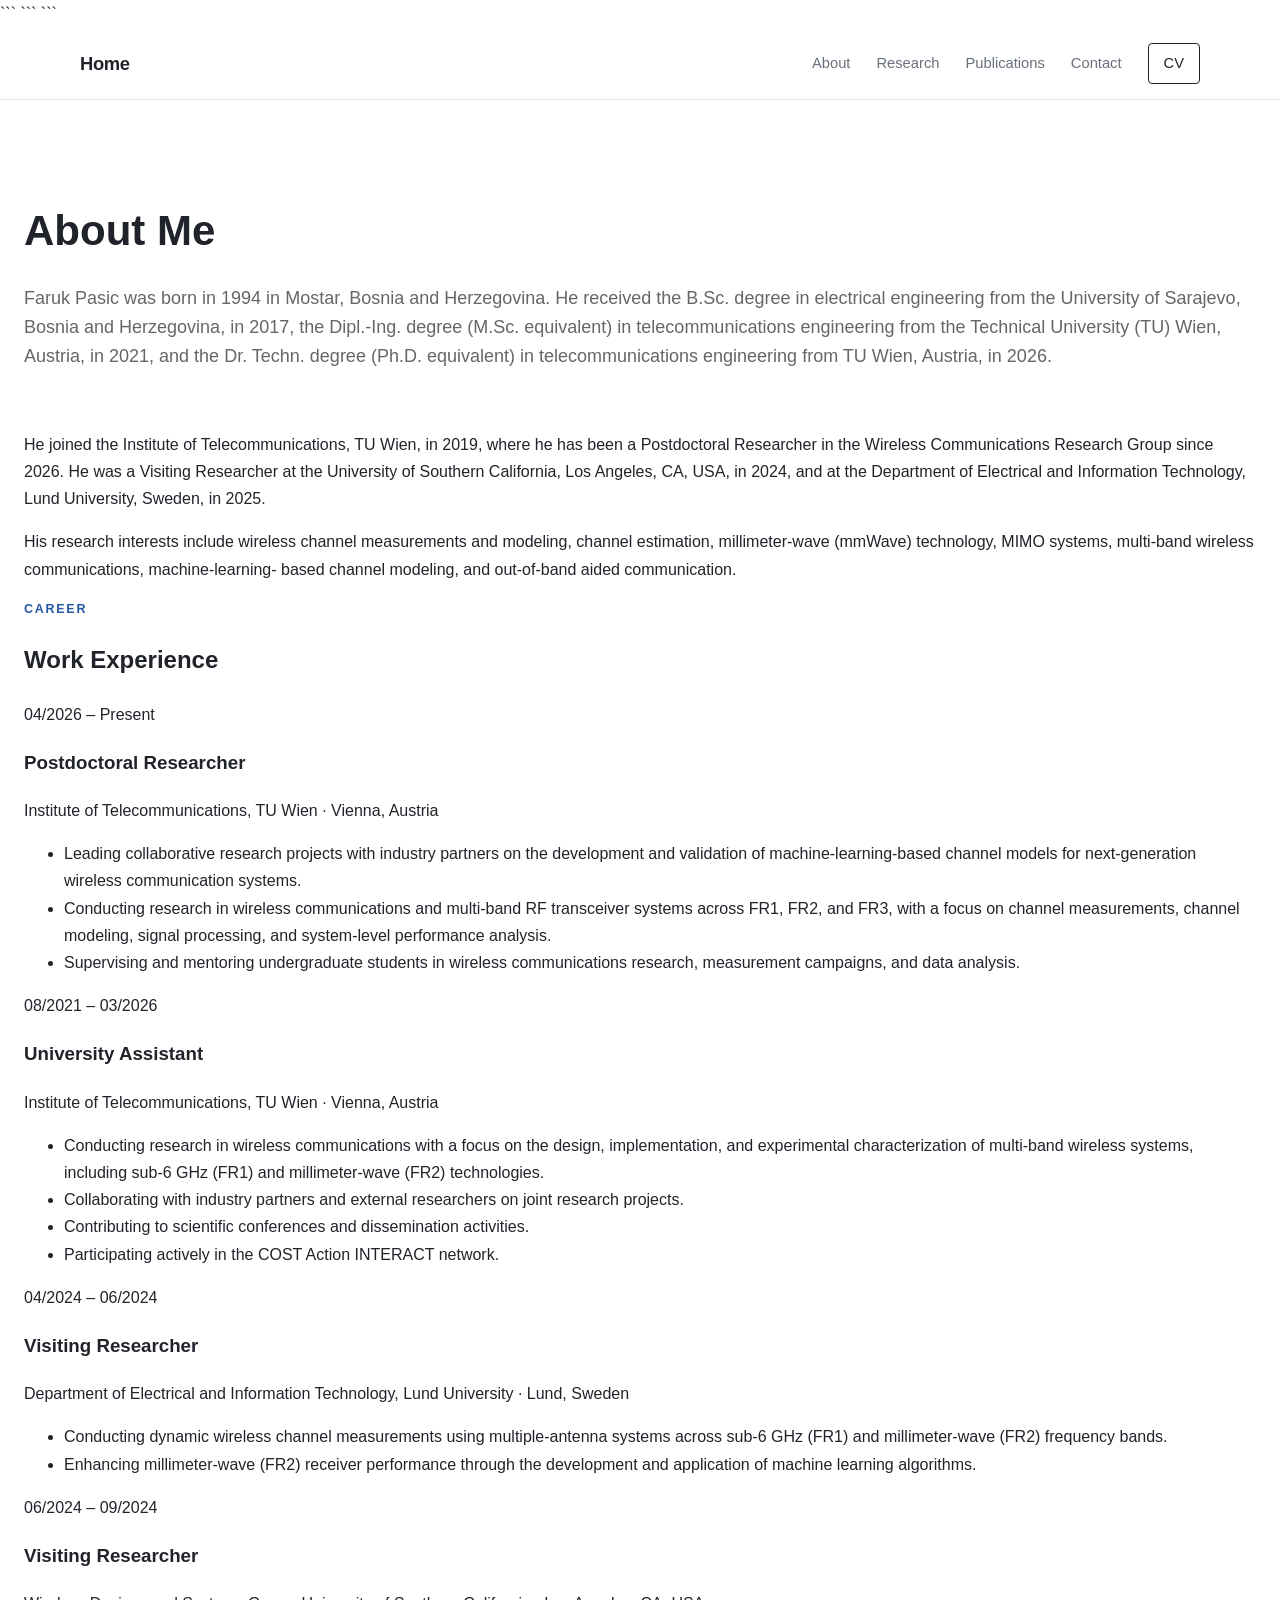
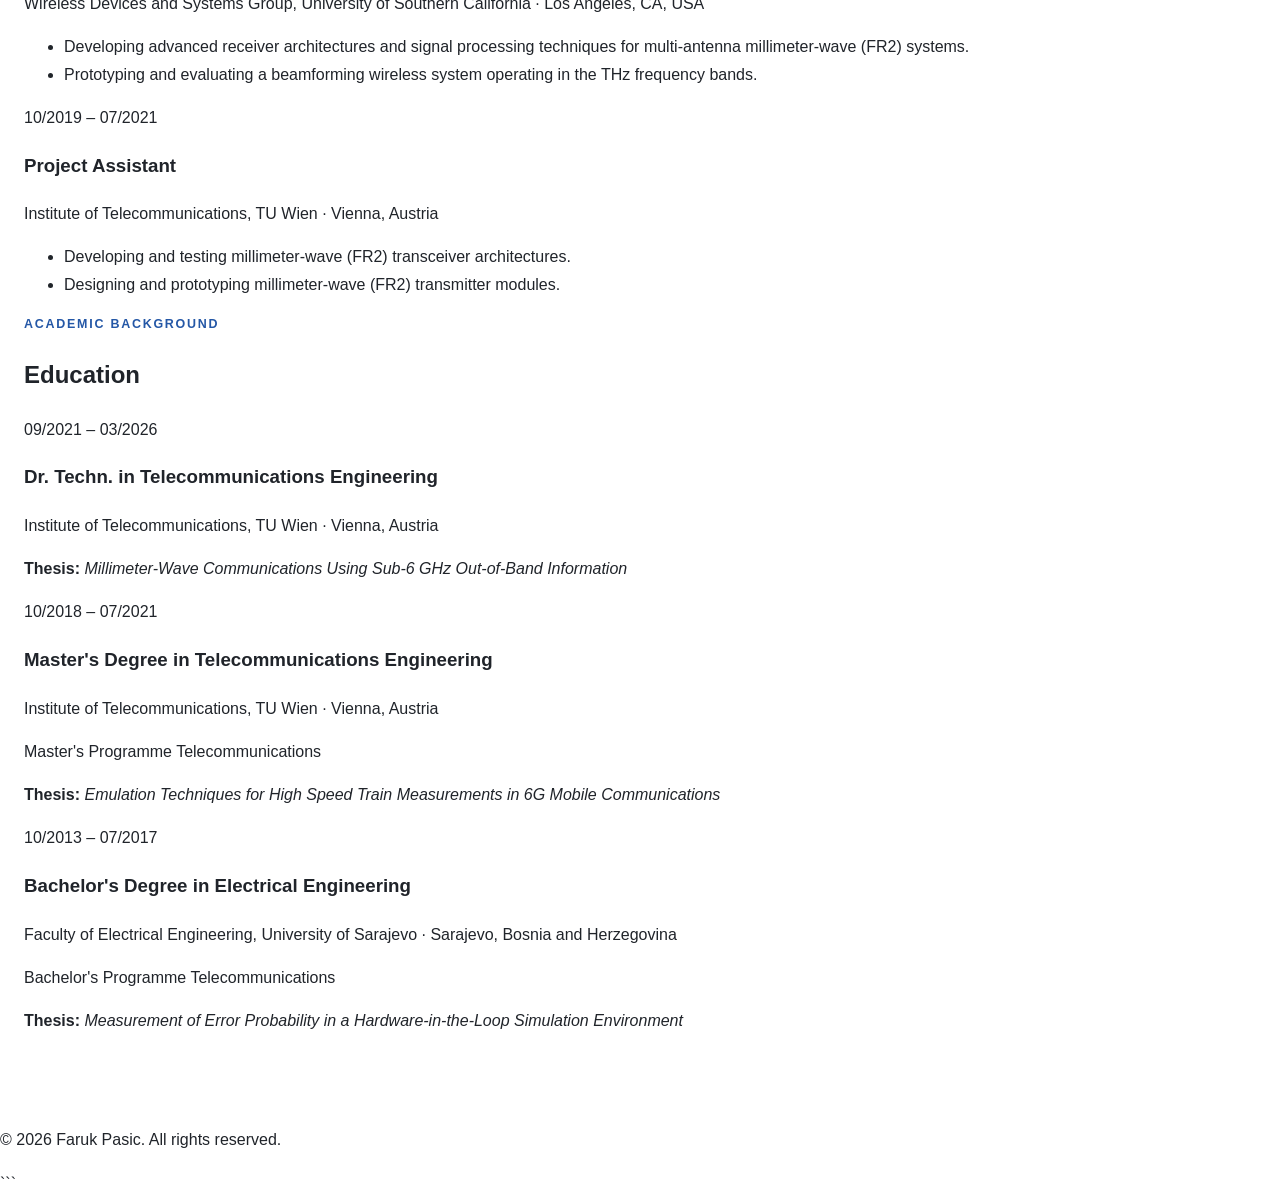
==== about.html @ 88bdcdd1 "Create about.html" ====
<!DOCTYPE html>

<html lang="en">
<head>
    <meta charset="UTF-8">
    <meta name="viewport" content="width=device-width, initial-scale=1.0">

```
<title>About Me | Faruk Pasic</title>

<link rel="stylesheet" href="style.css">
```

</head>

<body>

```
<!-- ================= HEADER ================= -->

<header class="site-header">
    <div class="container nav-container">

        <a href="index.html" class="site-name">
            Home
        </a>

        <nav class="navigation">
            <a href="aboutme.html">About</a>
            <a href="index.html#research">Research</a>
            <a href="publications.html">Publications</a>
            <a href="index.html#contact">Contact</a>
            <a href="files/Faruk_Pasic_CV.pdf" class="nav-cv">
                CV
            </a>
        </nav>

    </div>
</header>


<!-- ================= MAIN CONTENT ================= -->

<main class="page-container">

    <!-- About Me -->

    <section class="about-section">

        <h1>About Me</h1>

        <p class="page-intro">
            Faruk Pasic was born in 1994 in Mostar, Bosnia and Herzegovina.
            He received the B.Sc. degree in electrical engineering from the
            University of Sarajevo, Bosnia and Herzegovina, in 2017, the
            Dipl.-Ing. degree (M.Sc. equivalent) in telecommunications
            engineering from the Technical University (TU) Wien, Austria,
            in 2021, and the Dr. Techn. degree (Ph.D. equivalent) in
            telecommunications engineering from TU Wien, Austria, in 2026.
        </p>

        <p>
            He joined the Institute of Telecommunications, TU Wien, in 2019,
            where he has been a Postdoctoral Researcher in the Wireless
            Communications Research Group since 2026. He was a Visiting
            Researcher at the University of Southern California, Los Angeles,
            CA, USA, in 2024, and at the Department of Electrical and
            Information Technology, Lund University, Sweden, in 2025.
        </p>

        <p>
            His research interests include wireless channel measurements and
            modeling, channel estimation, millimeter-wave (mmWave) technology,
            MIMO systems, multi-band wireless communications, machine-learning-
            based channel modeling, and out-of-band aided communication.
        </p>

    </section>


    <!-- ================= WORK EXPERIENCE ================= -->

    <section class="cv-section">

        <p class="section-label">
            Career
        </p>

        <h2>Work Experience</h2>


        <div class="cv-entry">

            <div class="cv-date">
                04/2026 – Present
            </div>

            <div class="cv-content">

                <h3>Postdoctoral Researcher</h3>

                <p class="cv-location">
                    Institute of Telecommunications, TU Wien · Vienna, Austria
                </p>

                <ul>
                    <li>
                        Leading collaborative research projects with industry
                        partners on the development and validation of
                        machine-learning-based channel models for
                        next-generation wireless communication systems.
                    </li>

                    <li>
                        Conducting research in wireless communications and
                        multi-band RF transceiver systems across FR1, FR2,
                        and FR3, with a focus on channel measurements,
                        channel modeling, signal processing, and
                        system-level performance analysis.
                    </li>

                    <li>
                        Supervising and mentoring undergraduate students in
                        wireless communications research, measurement
                        campaigns, and data analysis.
                    </li>
                </ul>

            </div>

        </div>


        <div class="cv-entry">

            <div class="cv-date">
                08/2021 – 03/2026
            </div>

            <div class="cv-content">

                <h3>University Assistant</h3>

                <p class="cv-location">
                    Institute of Telecommunications, TU Wien · Vienna, Austria
                </p>

                <ul>
                    <li>
                        Conducting research in wireless communications with
                        a focus on the design, implementation, and
                        experimental characterization of multi-band wireless
                        systems, including sub-6 GHz (FR1) and millimeter-wave
                        (FR2) technologies.
                    </li>

                    <li>
                        Collaborating with industry partners and external
                        researchers on joint research projects.
                    </li>

                    <li>
                        Contributing to scientific conferences and
                        dissemination activities.
                    </li>

                    <li>
                        Participating actively in the COST Action INTERACT
                        network.
                    </li>
                </ul>

            </div>

        </div>


        <div class="cv-entry">

            <div class="cv-date">
                04/2024 – 06/2024
            </div>

            <div class="cv-content">

                <h3>Visiting Researcher</h3>

                <p class="cv-location">
                    Department of Electrical and Information Technology,
                    Lund University · Lund, Sweden
                </p>

                <ul>
                    <li>
                        Conducting dynamic wireless channel measurements
                        using multiple-antenna systems across sub-6 GHz
                        (FR1) and millimeter-wave (FR2) frequency bands.
                    </li>

                    <li>
                        Enhancing millimeter-wave (FR2) receiver performance
                        through the development and application of machine
                        learning algorithms.
                    </li>
                </ul>

            </div>

        </div>


        <div class="cv-entry">

            <div class="cv-date">
                06/2024 – 09/2024
            </div>

            <div class="cv-content">

                <h3>Visiting Researcher</h3>

                <p class="cv-location">
                    Wireless Devices and Systems Group,
                    University of Southern California · Los Angeles, CA, USA
                </p>

                <ul>
                    <li>
                        Developing advanced receiver architectures and
                        signal processing techniques for multi-antenna
                        millimeter-wave (FR2) systems.
                    </li>

                    <li>
                        Prototyping and evaluating a beamforming wireless
                        system operating in the THz frequency bands.
                    </li>
                </ul>

            </div>

        </div>


        <div class="cv-entry">

            <div class="cv-date">
                10/2019 – 07/2021
            </div>

            <div class="cv-content">

                <h3>Project Assistant</h3>

                <p class="cv-location">
                    Institute of Telecommunications, TU Wien · Vienna, Austria
                </p>

                <ul>
                    <li>
                        Developing and testing millimeter-wave (FR2)
                        transceiver architectures.
                    </li>

                    <li>
                        Designing and prototyping millimeter-wave (FR2)
                        transmitter modules.
                    </li>
                </ul>

            </div>

        </div>

    </section>


    <!-- ================= EDUCATION ================= -->

    <section class="cv-section">

        <p class="section-label">
            Academic Background
        </p>

        <h2>Education</h2>


        <div class="cv-entry">

            <div class="cv-date">
                09/2021 – 03/2026
            </div>

            <div class="cv-content">

                <h3>Dr. Techn. in Telecommunications Engineering</h3>

                <p class="cv-location">
                    Institute of Telecommunications, TU Wien · Vienna, Austria
                </p>

                <p class="cv-thesis">
                    <strong>Thesis:</strong>
                    <em>
                        Millimeter-Wave Communications Using Sub-6 GHz
                        Out-of-Band Information
                    </em>
                </p>

            </div>

        </div>


        <div class="cv-entry">

            <div class="cv-date">
                10/2018 – 07/2021
            </div>

            <div class="cv-content">

                <h3>Master's Degree in Telecommunications Engineering</h3>

                <p class="cv-location">
                    Institute of Telecommunications, TU Wien · Vienna, Austria
                </p>

                <p class="cv-thesis">
                    Master's Programme Telecommunications
                </p>

                <p class="cv-thesis">
                    <strong>Thesis:</strong>
                    <em>
                        Emulation Techniques for High Speed Train Measurements
                        in 6G Mobile Communications
                    </em>
                </p>

            </div>

        </div>


        <div class="cv-entry">

            <div class="cv-date">
                10/2013 – 07/2017
            </div>

            <div class="cv-content">

                <h3>Bachelor's Degree in Electrical Engineering</h3>

                <p class="cv-location">
                    Faculty of Electrical Engineering,
                    University of Sarajevo · Sarajevo, Bosnia and Herzegovina
                </p>

                <p class="cv-thesis">
                    Bachelor's Programme Telecommunications
                </p>

                <p class="cv-thesis">
                    <strong>Thesis:</strong>
                    <em>
                        Measurement of Error Probability in a
                        Hardware-in-the-Loop Simulation Environment
                    </em>
                </p>

            </div>

        </div>

    </section>

</main>


<!-- ================= FOOTER ================= -->

<footer>
    <p>
        © 2026 Faruk Pasic. All rights reserved.
    </p>
</footer>
```

</body>
</html>
---- style.css ----
/* =========================================
   Faruk Pasic
   Personal Academic Website
   ========================================= */


/* ---------- GLOBAL ---------- */

:root {
    --text: #20242a;
    --muted: #68717c;
    --background: #ffffff;
    --background-alt: #f5f6f7;
    --dark: #171a1f;
    --border: #e2e5e8;
    --accent: #2457a6;

    --max-width: 1120px;
}


* {
    box-sizing: border-box;
}


html {
    scroll-behavior: smooth;
}


body {
    margin: 0;

    font-family:
        -apple-system,
        BlinkMacSystemFont,
        "Segoe UI",
        Roboto,
        Helvetica,
        Arial,
        sans-serif;

    color: var(--text);
    background: var(--background);

    line-height: 1.7;
}


a {
    color: inherit;
    text-decoration: none;
}


.container {
    width: min(
        var(--max-width),
        calc(100% - 48px)
    );

    margin: 0 auto;
}


.narrow {
    max-width: 820px;
    margin-left: auto;
    margin-right: auto;
}


/* ---------- HEADER ---------- */

.site-header {
    position: sticky;
    top: 0;
    z-index: 100;

    background: rgba(255, 255, 255, 0.96);

    border-bottom:
        1px solid var(--border);

    backdrop-filter: blur(10px);
}


.nav-container {
    min-height: 72px;

    display: flex;
    align-items: center;
    justify-content: space-between;

    gap: 30px;
}


.site-name {
    font-size: 1.15rem;
    font-weight: 700;

    letter-spacing: -0.02em;
}


.navigation {
    display: flex;
    align-items: center;

    gap: 26px;

    font-size: 0.92rem;
}


.navigation a {
    color: var(--muted);

    transition:
        color 0.2s ease;
}


.navigation a:hover {
    color: var(--text);
}


.navigation .nav-cv {
    padding: 7px 15px;

    border:
        1px solid var(--text);

    color: var(--text);

    border-radius: 4px;
}


/* ---------- HERO ---------- */

.hero {
    padding: 110px 0 120px;
}


.hero-grid {
    display: grid;

    grid-template-columns:
        minmax(0, 1fr)
        280px;

    gap: 90px;

    align-items: center;
}


.eyebrow,
.section-label {
    margin: 0 0 14px;

    font-size: 0.78rem;

    font-weight: 700;

    letter-spacing: 0.14em;

    text-transform: uppercase;

    color: var(--accent);
}


.hero h1 {
    margin: 0;

    font-size:
        clamp(3.5rem, 7vw, 5.8rem);

    line-height: 0.98;

    letter-spacing: -0.055em;
}


.hero-subtitle {
    margin: 28px 0 0;

    font-size: 1.3rem;

    line-height: 1.5;
}


.hero-description {
    max-width: 680px;

    margin: 24px 0 0;

    color: var(--muted);

    font-size: 1.05rem;
}


.hero-links {
    display: flex;

    gap: 12px;

    margin-top: 34px;
}


.button {
    display: inline-block;

    padding: 11px 20px;

    border-radius: 4px;

    font-size: 0.92rem;

    font-weight: 600;

    transition:
        transform 0.2s ease,
        background 0.2s ease;
}


.button:hover {
    transform: translateY(-1px);
}


.button-primary {
    color: white;

    background: var(--text);
}


.button-secondary {
    border:
        1px solid var(--border);
}


/* ---------- PROFILE ---------- */

.profile-placeholder {
    display: flex;

    justify-content: center;
}


.profile-circle {
    width: 240px;
    height: 240px;

    display: flex;

    align-items: center;
    justify-content: center;

    border-radius: 50%;

    background: var(--background-alt);

    border:
        1px solid var(--border);

    color: var(--muted);

    font-size: 3rem;

    font-weight: 600;
}


.profile-placeholder img {
    width: 240px;
    height: 240px;

    object-fit: cover;

    border-radius: 50%;
}


/* ---------- SECTIONS ---------- */

.section {
    padding: 100px 0;
}


.section-alt {
    background: var(--background-alt);
}


.section h2 {
    margin: 0 0 34px;

    font-size:
        clamp(2rem, 4vw, 3rem);

    line-height: 1.1;

    letter-spacing: -0.035em;
}


.section p {
    color: var(--muted);
}


/* ---------- RESEARCH ---------- */

.research-grid {
    display: grid;

    grid-template-columns:
        repeat(2, 1fr);

    gap: 1px;

    background: var(--border);

    border:
        1px solid var(--border);
}


.research-card {
    padding: 34px;

    background: var(--background);

    min-height: 230px;
}


.card-number {
    display: block;

    margin-bottom: 24px;

    color: var(--accent);

    font-size: 0.8rem;

    font-weight: 700;
}


.research-card h3 {
    margin: 0 0 10px;

    font-size: 1.25rem;
}


.research-card p {
    margin: 0;

    font-size: 0.95rem;
}


/* ---------- PUBLICATIONS ---------- */

.publication-list {
    border-top:
        1px solid var(--border);
}


.publication {
    display: grid;

    grid-template-columns: 90px 1fr;

    gap: 30px;

    padding: 30px 0;

    border-bottom:
        1px solid var(--border);
}


.publication-year {
    font-weight: 700;

    color: var(--accent);
}


.publication h3 {
    margin: 0 0 5px;

    font-size: 1.12rem;

    line-height: 1.45;
}


.publication p {
    margin: 0;

    font-size: 0.92rem;
}


.publication-links {
    display: flex;

    gap: 18px;

    margin-top: 10px;

    font-size: 0.88rem;

    font-weight: 600;
}


.publication-links a,
.text-link {
    color: var(--accent);
}


.text-link {
    display: inline-block;

    margin-top: 28px;

    font-weight: 600;
}


/* ---------- CONTACT ---------- */

.section-dark {
    background: var(--dark);

    color: white;
}


.section-dark .section-label {
    color: #9bb7e6;
}


.section-dark h2 {
    margin-bottom: 18px;
}


.section-dark p {
    max-width: 650px;

    color: #b7bec8;
}


.contact-grid {
    display: grid;

    grid-template-columns:
        1fr 280px;

    gap: 80px;
}


.contact-links {
    display: flex;

    flex-direction: column;

    gap: 12px;

    padding-top: 10px;
}


.contact-links a {
    color: white;

    border-bottom:
        1px solid #3b4149;

    padding-bottom: 8px;
}


.contact-links a:hover {
    color: #b9cbea;
}


/* ---------- FOOTER ---------- */

.site-footer {
    background: var(--dark);

    border-top:
        1px solid #30353c;

    color: #858d98;
}


.footer-content {
    display: flex;

    justify-content: space-between;

    padding: 22px 0;

    font-size: 0.82rem;
}


.footer-content p {
    margin: 0;
}


/* ---------- MOBILE ---------- */

@media (max-width: 760px) {

    .container {
        width:
            min(
                var(--max-width),
                calc(100% - 32px)
            );
    }


    .navigation {
        display: none;
    }


    .hero {
        padding: 70px 0 80px;
    }


    .hero-grid {
        grid-template-columns: 1fr;

        gap: 45px;
    }


    .profile-placeholder {
        justify-content: flex-start;
    }


    .profile-circle,
    .profile-placeholder img {
        width: 180px;
        height: 180px;
    }


    .section {
        padding: 75px 0;
    }


    .research-grid {
        grid-template-columns: 1fr;
    }


    .publication {
        grid-template-columns: 1fr;

        gap: 8px;
    }


    .contact-grid {
        grid-template-columns: 1fr;

        gap: 30px;
    }


    .footer-content {
        flex-direction: column;

        gap: 5px;
    }

}

/* =========================================
   PUBLICATIONS PAGE
   ========================================= */

.page-container {
    width: min(1400px, calc(100% - 48px));
    max-width: none;
    margin: 0 auto;
    padding: 60px 0;
}

.page-container h1 {
    font-size: 42px;
    margin-bottom: 15px;
}

.page-intro {
    color: #666;
    font-size: 18px;
    line-height: 1.6;
    margin-bottom: 60px;
}

.publication-section {
    width: 100%;
    margin-bottom: 55px;
}

.publication-section h2 {
    font-size: 28px;
    margin-bottom: 30px;
    padding-bottom: 10px;
    border-bottom: 2px solid #eee;
}

/* -----------------------------------------
   Individual publication
   ----------------------------------------- */

.publication {
    /*
     * IMPORTANT:
     * Override the grid layout from the main page.
     * There is no year column on this page.
     */
    display: block;

    width: 100%;
    max-width: none;

    margin-bottom: 35px;
    padding: 25px 0 30px 20px;

    border-left: 3px solid #eee;
    border-bottom: 1px solid #eee;
}

/* Publication title */

.publication h3 {
    display: block;

    width: 100%;
    max-width: none;

    font-size: 22px;
    line-height: 1.45;

    margin: 0 0 10px 0;
}

/* Authors */

.authors {
    display: block;

    width: 100%;
    max-width: none;

    margin: 5px 0;

    color: #444;

    line-height: 1.5;
}

/* Journal / conference */

.venue {
    display: block;

    width: 100%;
    max-width: none;

    margin: 5px 0 12px;

    color: #666;
    font-style: italic;

    line-height: 1.5;
}

/* Links */

.publication-links {
    display: flex;
    flex-wrap: wrap;
    gap: 18px;

    margin-top: 15px;
}

.publication-links a {
    margin-right: 0;

    font-size: 14px;
    font-weight: 600;
}

/* -----------------------------------------
   Publication content
   ----------------------------------------- */

.publication-content {
    display: block;

    width: 100%;
    max-width: none;
}

/* Make sure nothing inside restricts the title */

.publication-content h3,
.publication-content p {
    width: 100%;
    max-width: none;
}

/* -----------------------------------------
   Google Scholar section
   ----------------------------------------- */

.scholar-section {
    width: 100%;

    margin-top: 70px;
    padding-top: 30px;

    border-top: 1px solid #eee;
}

.button {
    display: inline-block;

    margin-top: 15px;
    padding: 10px 18px;

    border-radius: 5px;

    text-decoration: none;
    font-weight: 600;
}

/* -----------------------------------------
   Mobile
   ----------------------------------------- */

@media (max-width: 768px) {

    .page-container {
        width: calc(100% - 32px);
        padding: 40px 0;
    }

    .page-container h1 {
        font-size: 34px;
    }

    .publication h3 {
        font-size: 20px;
    }

    .publication {
        padding-left: 15px;
    }
}
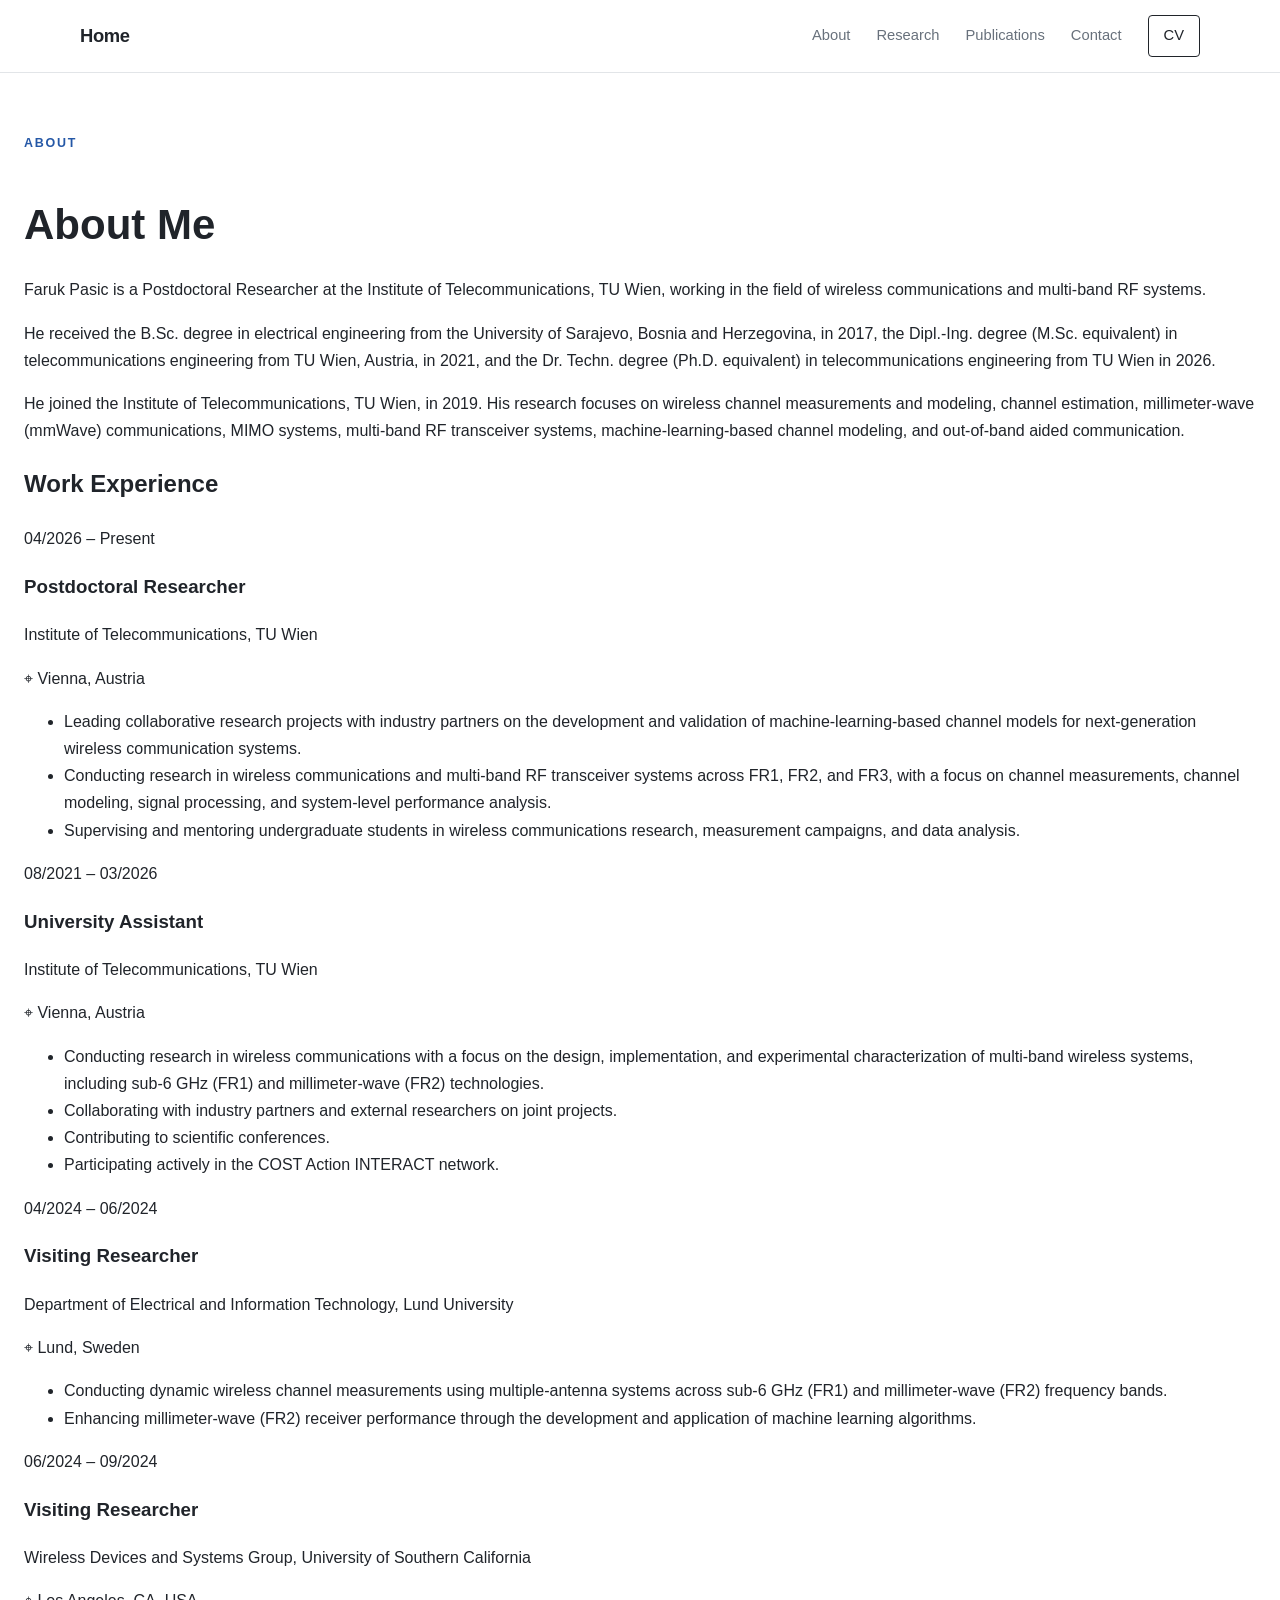
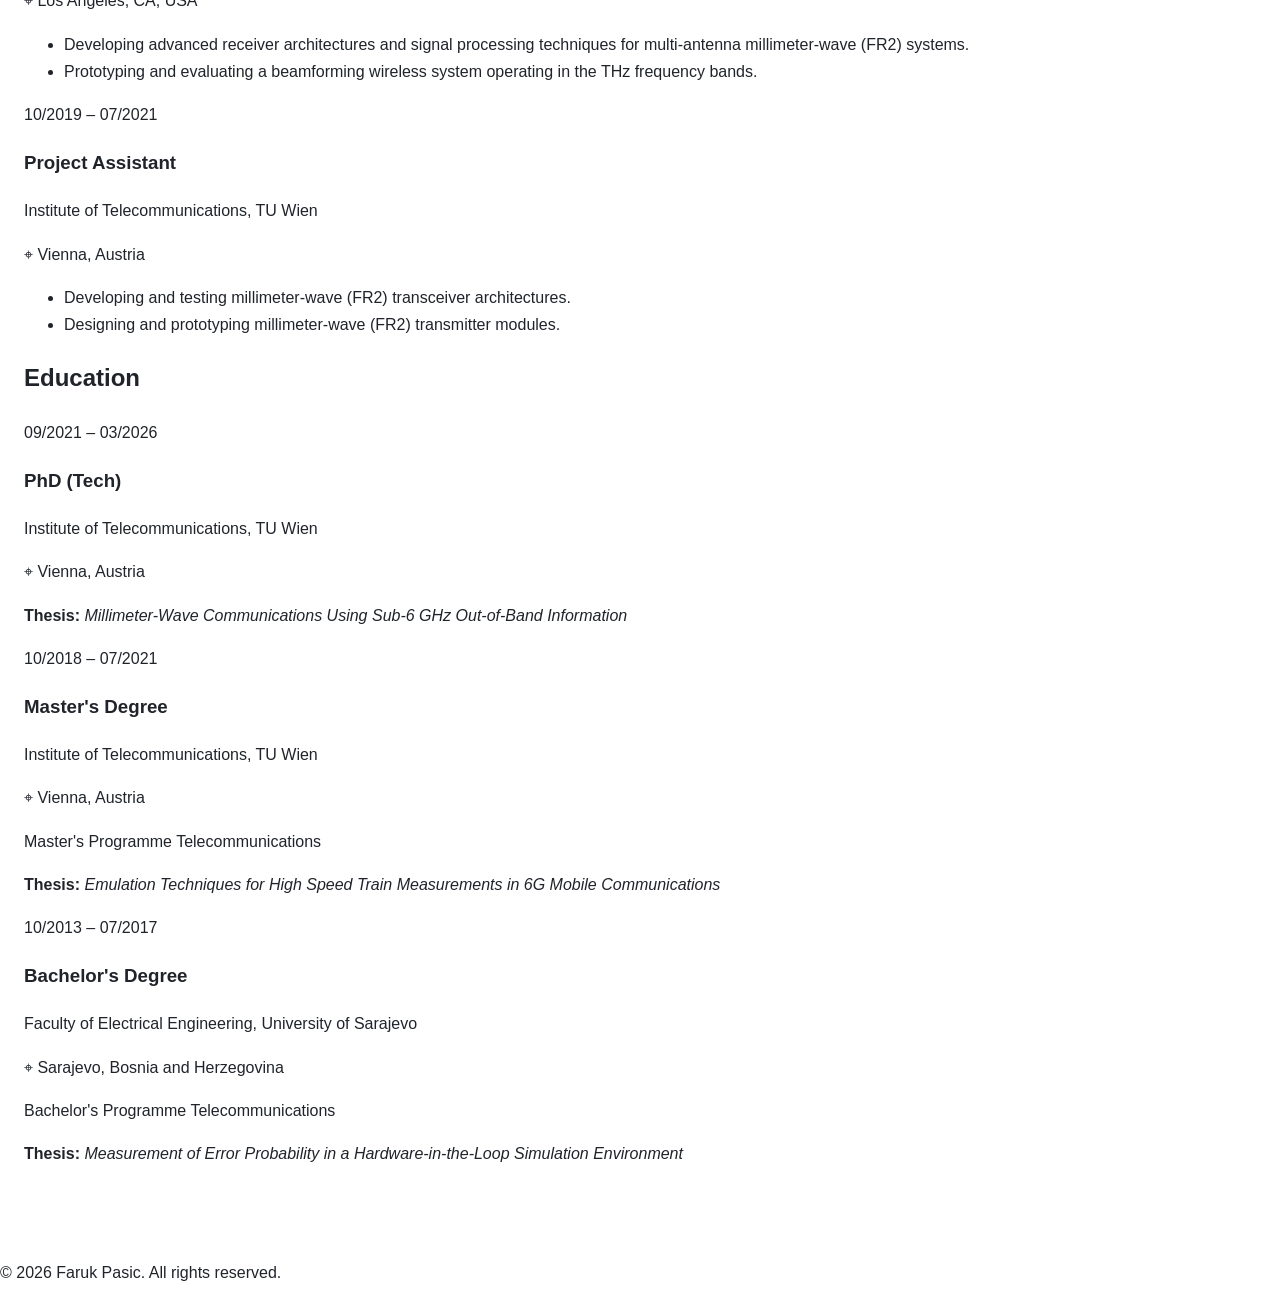
==== commit 7fdf41bb: "Update about.html" ====
--- a/about.html
+++ b/about.html
@@ -1,393 +1,489 @@
 <!DOCTYPE html>
-
 <html lang="en">
 <head>
     <meta charset="UTF-8">
     <meta name="viewport" content="width=device-width, initial-scale=1.0">
 
-```
-<title>About Me | Faruk Pasic</title>
-
-<link rel="stylesheet" href="style.css">
-```
-
+    <title>About Me | Faruk Pasic</title>
+
+    <link rel="stylesheet" href="style.css">
 </head>
 
 <body>
 
-```
-<!-- ================= HEADER ================= -->
-
-<header class="site-header">
-    <div class="container nav-container">
-
-        <a href="index.html" class="site-name">
-            Home
-        </a>
-
-        <nav class="navigation">
-            <a href="aboutme.html">About</a>
-            <a href="index.html#research">Research</a>
-            <a href="publications.html">Publications</a>
-            <a href="index.html#contact">Contact</a>
-            <a href="files/Faruk_Pasic_CV.pdf" class="nav-cv">
-                CV
+    <!-- ================= HEADER ================= -->
+
+    <header class="site-header">
+        <div class="container nav-container">
+
+            <a href="index.html" class="site-name">
+                Home
             </a>
-        </nav>
-
-    </div>
-</header>
-
-
-<!-- ================= MAIN CONTENT ================= -->
-
-<main class="page-container">
-
-    <!-- About Me -->
-
-    <section class="about-section">
-
-        <h1>About Me</h1>
-
-        <p class="page-intro">
-            Faruk Pasic was born in 1994 in Mostar, Bosnia and Herzegovina.
-            He received the B.Sc. degree in electrical engineering from the
-            University of Sarajevo, Bosnia and Herzegovina, in 2017, the
-            Dipl.-Ing. degree (M.Sc. equivalent) in telecommunications
-            engineering from the Technical University (TU) Wien, Austria,
-            in 2021, and the Dr. Techn. degree (Ph.D. equivalent) in
-            telecommunications engineering from TU Wien, Austria, in 2026.
+
+            <nav class="navigation">
+                <a href="about.html">About</a>
+                <a href="index.html#research">Research</a>
+                <a href="publications.html">Publications</a>
+                <a href="index.html#contact">Contact</a>
+
+                <a href="files/Faruk_Pasic_CV.pdf" class="nav-cv">
+                    CV
+                </a>
+            </nav>
+
+        </div>
+    </header>
+
+
+    <!-- ================= MAIN CONTENT ================= -->
+
+    <main class="page-container about-page">
+
+        <!-- ================= ABOUT ME ================= -->
+
+        <section class="about-introduction">
+
+            <p class="section-label">
+                About
+            </p>
+
+            <h1>About Me</h1>
+
+            <p class="about-lead">
+                Faruk Pasic is a Postdoctoral Researcher at the Institute of
+                Telecommunications, TU Wien, working in the field of wireless
+                communications and multi-band RF systems.
+            </p>
+
+            <p>
+                He received the B.Sc. degree in electrical engineering from the
+                University of Sarajevo, Bosnia and Herzegovina, in 2017, the
+                Dipl.-Ing. degree (M.Sc. equivalent) in telecommunications
+                engineering from TU Wien, Austria, in 2021, and the Dr. Techn.
+                degree (Ph.D. equivalent) in telecommunications engineering
+                from TU Wien in 2026.
+            </p>
+
+            <p>
+                He joined the Institute of Telecommunications, TU Wien, in 2019.
+                His research focuses on wireless channel measurements and
+                modeling, channel estimation, millimeter-wave (mmWave)
+                communications, MIMO systems, multi-band RF transceiver
+                systems, machine-learning-based channel modeling, and
+                out-of-band aided communication.
+            </p>
+
+        </section>
+
+
+        <!-- ================= WORK EXPERIENCE ================= -->
+
+        <section class="cv-section">
+
+            <div class="cv-section-header">
+                <h2>Work Experience</h2>
+            </div>
+
+
+            <!-- Postdoctoral Researcher -->
+
+            <div class="cv-entry">
+
+                <div class="cv-date">
+                    04/2026 – Present
+                </div>
+
+                <div class="cv-main">
+
+                    <div class="cv-title-row">
+
+                        <div>
+                            <h3>Postdoctoral Researcher</h3>
+
+                            <p class="cv-institution">
+                                Institute of Telecommunications, TU Wien
+                            </p>
+                        </div>
+
+                        <div class="cv-location">
+                            <span class="location-icon">⌖</span>
+                            Vienna, Austria
+                        </div>
+
+                    </div>
+
+                    <ul>
+                        <li>
+                            Leading collaborative research projects with industry
+                            partners on the development and validation of
+                            machine-learning-based channel models for
+                            next-generation wireless communication systems.
+                        </li>
+
+                        <li>
+                            Conducting research in wireless communications and
+                            multi-band RF transceiver systems across FR1, FR2,
+                            and FR3, with a focus on channel measurements,
+                            channel modeling, signal processing, and
+                            system-level performance analysis.
+                        </li>
+
+                        <li>
+                            Supervising and mentoring undergraduate students in
+                            wireless communications research, measurement
+                            campaigns, and data analysis.
+                        </li>
+                    </ul>
+
+                </div>
+
+            </div>
+
+
+            <!-- University Assistant -->
+
+            <div class="cv-entry">
+
+                <div class="cv-date">
+                    08/2021 – 03/2026
+                </div>
+
+                <div class="cv-main">
+
+                    <div class="cv-title-row">
+
+                        <div>
+                            <h3>University Assistant</h3>
+
+                            <p class="cv-institution">
+                                Institute of Telecommunications, TU Wien
+                            </p>
+                        </div>
+
+                        <div class="cv-location">
+                            <span class="location-icon">⌖</span>
+                            Vienna, Austria
+                        </div>
+
+                    </div>
+
+                    <ul>
+                        <li>
+                            Conducting research in wireless communications with
+                            a focus on the design, implementation, and
+                            experimental characterization of multi-band wireless
+                            systems, including sub-6 GHz (FR1) and millimeter-wave
+                            (FR2) technologies.
+                        </li>
+
+                        <li>
+                            Collaborating with industry partners and external
+                            researchers on joint projects.
+                        </li>
+
+                        <li>
+                            Contributing to scientific conferences.
+                        </li>
+
+                        <li>
+                            Participating actively in the COST Action INTERACT
+                            network.
+                        </li>
+                    </ul>
+
+                </div>
+
+            </div>
+
+
+            <!-- Lund -->
+
+            <div class="cv-entry">
+
+                <div class="cv-date">
+                    04/2024 – 06/2024
+                </div>
+
+                <div class="cv-main">
+
+                    <div class="cv-title-row">
+
+                        <div>
+                            <h3>Visiting Researcher</h3>
+
+                            <p class="cv-institution">
+                                Department of Electrical and Information Technology,
+                                Lund University
+                            </p>
+                        </div>
+
+                        <div class="cv-location">
+                            <span class="location-icon">⌖</span>
+                            Lund, Sweden
+                        </div>
+
+                    </div>
+
+                    <ul>
+                        <li>
+                            Conducting dynamic wireless channel measurements
+                            using multiple-antenna systems across sub-6 GHz
+                            (FR1) and millimeter-wave (FR2) frequency bands.
+                        </li>
+
+                        <li>
+                            Enhancing millimeter-wave (FR2) receiver performance
+                            through the development and application of machine
+                            learning algorithms.
+                        </li>
+                    </ul>
+
+                </div>
+
+            </div>
+
+
+            <!-- USC -->
+
+            <div class="cv-entry">
+
+                <div class="cv-date">
+                    06/2024 – 09/2024
+                </div>
+
+                <div class="cv-main">
+
+                    <div class="cv-title-row">
+
+                        <div>
+                            <h3>Visiting Researcher</h3>
+
+                            <p class="cv-institution">
+                                Wireless Devices and Systems Group,
+                                University of Southern California
+                            </p>
+                        </div>
+
+                        <div class="cv-location">
+                            <span class="location-icon">⌖</span>
+                            Los Angeles, CA, USA
+                        </div>
+
+                    </div>
+
+                    <ul>
+                        <li>
+                            Developing advanced receiver architectures and
+                            signal processing techniques for multi-antenna
+                            millimeter-wave (FR2) systems.
+                        </li>
+
+                        <li>
+                            Prototyping and evaluating a beamforming wireless
+                            system operating in the THz frequency bands.
+                        </li>
+                    </ul>
+
+                </div>
+
+            </div>
+
+
+            <!-- Project Assistant -->
+
+            <div class="cv-entry">
+
+                <div class="cv-date">
+                    10/2019 – 07/2021
+                </div>
+
+                <div class="cv-main">
+
+                    <div class="cv-title-row">
+
+                        <div>
+                            <h3>Project Assistant</h3>
+
+                            <p class="cv-institution">
+                                Institute of Telecommunications, TU Wien
+                            </p>
+                        </div>
+
+                        <div class="cv-location">
+                            <span class="location-icon">⌖</span>
+                            Vienna, Austria
+                        </div>
+
+                    </div>
+
+                    <ul>
+                        <li>
+                            Developing and testing millimeter-wave (FR2)
+                            transceiver architectures.
+                        </li>
+
+                        <li>
+                            Designing and prototyping millimeter-wave (FR2)
+                            transmitter modules.
+                        </li>
+                    </ul>
+
+                </div>
+
+            </div>
+
+        </section>
+
+
+        <!-- ================= EDUCATION ================= -->
+
+        <section class="cv-section education-section">
+
+            <div class="cv-section-header">
+                <h2>Education</h2>
+            </div>
+
+
+            <!-- PhD -->
+
+            <div class="cv-entry">
+
+                <div class="cv-date">
+                    09/2021 – 03/2026
+                </div>
+
+                <div class="cv-main">
+
+                    <div class="cv-title-row">
+
+                        <div>
+                            <h3>PhD (Tech)</h3>
+
+                            <p class="cv-institution">
+                                Institute of Telecommunications, TU Wien
+                            </p>
+                        </div>
+
+                        <div class="cv-location">
+                            <span class="location-icon">⌖</span>
+                            Vienna, Austria
+                        </div>
+
+                    </div>
+
+                    <p class="cv-detail">
+                        <strong>Thesis:</strong>
+                        <em>
+                            Millimeter-Wave Communications Using Sub-6 GHz
+                            Out-of-Band Information
+                        </em>
+                    </p>
+
+                </div>
+
+            </div>
+
+
+            <!-- Master's -->
+
+            <div class="cv-entry">
+
+                <div class="cv-date">
+                    10/2018 – 07/2021
+                </div>
+
+                <div class="cv-main">
+
+                    <div class="cv-title-row">
+
+                        <div>
+                            <h3>Master's Degree</h3>
+
+                            <p class="cv-institution">
+                                Institute of Telecommunications, TU Wien
+                            </p>
+                        </div>
+
+                        <div class="cv-location">
+                            <span class="location-icon">⌖</span>
+                            Vienna, Austria
+                        </div>
+
+                    </div>
+
+                    <p class="cv-programme">
+                        Master's Programme Telecommunications
+                    </p>
+
+                    <p class="cv-detail">
+                        <strong>Thesis:</strong>
+                        <em>
+                            Emulation Techniques for High Speed Train Measurements
+                            in 6G Mobile Communications
+                        </em>
+                    </p>
+
+                </div>
+
+            </div>
+
+
+            <!-- Bachelor's -->
+
+            <div class="cv-entry">
+
+                <div class="cv-date">
+                    10/2013 – 07/2017
+                </div>
+
+                <div class="cv-main">
+
+                    <div class="cv-title-row">
+
+                        <div>
+                            <h3>Bachelor's Degree</h3>
+
+                            <p class="cv-institution">
+                                Faculty of Electrical Engineering,
+                                University of Sarajevo
+                            </p>
+                        </div>
+
+                        <div class="cv-location">
+                            <span class="location-icon">⌖</span>
+                            Sarajevo, Bosnia and Herzegovina
+                        </div>
+
+                    </div>
+
+                    <p class="cv-programme">
+                        Bachelor's Programme Telecommunications
+                    </p>
+
+                    <p class="cv-detail">
+                        <strong>Thesis:</strong>
+                        <em>
+                            Measurement of Error Probability in a
+                            Hardware-in-the-Loop Simulation Environment
+                        </em>
+                    </p>
+
+                </div>
+
+            </div>
+
+        </section>
+
+    </main>
+
+
+    <!-- ================= FOOTER ================= -->
+
+    <footer>
+        <p>
+            © 2026 Faruk Pasic. All rights reserved.
         </p>
-
-        <p>
-            He joined the Institute of Telecommunications, TU Wien, in 2019,
-            where he has been a Postdoctoral Researcher in the Wireless
-            Communications Research Group since 2026. He was a Visiting
-            Researcher at the University of Southern California, Los Angeles,
-            CA, USA, in 2024, and at the Department of Electrical and
-            Information Technology, Lund University, Sweden, in 2025.
-        </p>
-
-        <p>
-            His research interests include wireless channel measurements and
-            modeling, channel estimation, millimeter-wave (mmWave) technology,
-            MIMO systems, multi-band wireless communications, machine-learning-
-            based channel modeling, and out-of-band aided communication.
-        </p>
-
-    </section>
-
-
-    <!-- ================= WORK EXPERIENCE ================= -->
-
-    <section class="cv-section">
-
-        <p class="section-label">
-            Career
-        </p>
-
-        <h2>Work Experience</h2>
-
-
-        <div class="cv-entry">
-
-            <div class="cv-date">
-                04/2026 – Present
-            </div>
-
-            <div class="cv-content">
-
-                <h3>Postdoctoral Researcher</h3>
-
-                <p class="cv-location">
-                    Institute of Telecommunications, TU Wien · Vienna, Austria
-                </p>
-
-                <ul>
-                    <li>
-                        Leading collaborative research projects with industry
-                        partners on the development and validation of
-                        machine-learning-based channel models for
-                        next-generation wireless communication systems.
-                    </li>
-
-                    <li>
-                        Conducting research in wireless communications and
-                        multi-band RF transceiver systems across FR1, FR2,
-                        and FR3, with a focus on channel measurements,
-                        channel modeling, signal processing, and
-                        system-level performance analysis.
-                    </li>
-
-                    <li>
-                        Supervising and mentoring undergraduate students in
-                        wireless communications research, measurement
-                        campaigns, and data analysis.
-                    </li>
-                </ul>
-
-            </div>
-
-        </div>
-
-
-        <div class="cv-entry">
-
-            <div class="cv-date">
-                08/2021 – 03/2026
-            </div>
-
-            <div class="cv-content">
-
-                <h3>University Assistant</h3>
-
-                <p class="cv-location">
-                    Institute of Telecommunications, TU Wien · Vienna, Austria
-                </p>
-
-                <ul>
-                    <li>
-                        Conducting research in wireless communications with
-                        a focus on the design, implementation, and
-                        experimental characterization of multi-band wireless
-                        systems, including sub-6 GHz (FR1) and millimeter-wave
-                        (FR2) technologies.
-                    </li>
-
-                    <li>
-                        Collaborating with industry partners and external
-                        researchers on joint research projects.
-                    </li>
-
-                    <li>
-                        Contributing to scientific conferences and
-                        dissemination activities.
-                    </li>
-
-                    <li>
-                        Participating actively in the COST Action INTERACT
-                        network.
-                    </li>
-                </ul>
-
-            </div>
-
-        </div>
-
-
-        <div class="cv-entry">
-
-            <div class="cv-date">
-                04/2024 – 06/2024
-            </div>
-
-            <div class="cv-content">
-
-                <h3>Visiting Researcher</h3>
-
-                <p class="cv-location">
-                    Department of Electrical and Information Technology,
-                    Lund University · Lund, Sweden
-                </p>
-
-                <ul>
-                    <li>
-                        Conducting dynamic wireless channel measurements
-                        using multiple-antenna systems across sub-6 GHz
-                        (FR1) and millimeter-wave (FR2) frequency bands.
-                    </li>
-
-                    <li>
-                        Enhancing millimeter-wave (FR2) receiver performance
-                        through the development and application of machine
-                        learning algorithms.
-                    </li>
-                </ul>
-
-            </div>
-
-        </div>
-
-
-        <div class="cv-entry">
-
-            <div class="cv-date">
-                06/2024 – 09/2024
-            </div>
-
-            <div class="cv-content">
-
-                <h3>Visiting Researcher</h3>
-
-                <p class="cv-location">
-                    Wireless Devices and Systems Group,
-                    University of Southern California · Los Angeles, CA, USA
-                </p>
-
-                <ul>
-                    <li>
-                        Developing advanced receiver architectures and
-                        signal processing techniques for multi-antenna
-                        millimeter-wave (FR2) systems.
-                    </li>
-
-                    <li>
-                        Prototyping and evaluating a beamforming wireless
-                        system operating in the THz frequency bands.
-                    </li>
-                </ul>
-
-            </div>
-
-        </div>
-
-
-        <div class="cv-entry">
-
-            <div class="cv-date">
-                10/2019 – 07/2021
-            </div>
-
-            <div class="cv-content">
-
-                <h3>Project Assistant</h3>
-
-                <p class="cv-location">
-                    Institute of Telecommunications, TU Wien · Vienna, Austria
-                </p>
-
-                <ul>
-                    <li>
-                        Developing and testing millimeter-wave (FR2)
-                        transceiver architectures.
-                    </li>
-
-                    <li>
-                        Designing and prototyping millimeter-wave (FR2)
-                        transmitter modules.
-                    </li>
-                </ul>
-
-            </div>
-
-        </div>
-
-    </section>
-
-
-    <!-- ================= EDUCATION ================= -->
-
-    <section class="cv-section">
-
-        <p class="section-label">
-            Academic Background
-        </p>
-
-        <h2>Education</h2>
-
-
-        <div class="cv-entry">
-
-            <div class="cv-date">
-                09/2021 – 03/2026
-            </div>
-
-            <div class="cv-content">
-
-                <h3>Dr. Techn. in Telecommunications Engineering</h3>
-
-                <p class="cv-location">
-                    Institute of Telecommunications, TU Wien · Vienna, Austria
-                </p>
-
-                <p class="cv-thesis">
-                    <strong>Thesis:</strong>
-                    <em>
-                        Millimeter-Wave Communications Using Sub-6 GHz
-                        Out-of-Band Information
-                    </em>
-                </p>
-
-            </div>
-
-        </div>
-
-
-        <div class="cv-entry">
-
-            <div class="cv-date">
-                10/2018 – 07/2021
-            </div>
-
-            <div class="cv-content">
-
-                <h3>Master's Degree in Telecommunications Engineering</h3>
-
-                <p class="cv-location">
-                    Institute of Telecommunications, TU Wien · Vienna, Austria
-                </p>
-
-                <p class="cv-thesis">
-                    Master's Programme Telecommunications
-                </p>
-
-                <p class="cv-thesis">
-                    <strong>Thesis:</strong>
-                    <em>
-                        Emulation Techniques for High Speed Train Measurements
-                        in 6G Mobile Communications
-                    </em>
-                </p>
-
-            </div>
-
-        </div>
-
-
-        <div class="cv-entry">
-
-            <div class="cv-date">
-                10/2013 – 07/2017
-            </div>
-
-            <div class="cv-content">
-
-                <h3>Bachelor's Degree in Electrical Engineering</h3>
-
-                <p class="cv-location">
-                    Faculty of Electrical Engineering,
-                    University of Sarajevo · Sarajevo, Bosnia and Herzegovina
-                </p>
-
-                <p class="cv-thesis">
-                    Bachelor's Programme Telecommunications
-                </p>
-
-                <p class="cv-thesis">
-                    <strong>Thesis:</strong>
-                    <em>
-                        Measurement of Error Probability in a
-                        Hardware-in-the-Loop Simulation Environment
-                    </em>
-                </p>
-
-            </div>
-
-        </div>
-
-    </section>
-
-</main>
-
-
-<!-- ================= FOOTER ================= -->
-
-<footer>
-    <p>
-        © 2026 Faruk Pasic. All rights reserved.
-    </p>
-</footer>
-```
+    </footer>
 
 </body>
 </html>
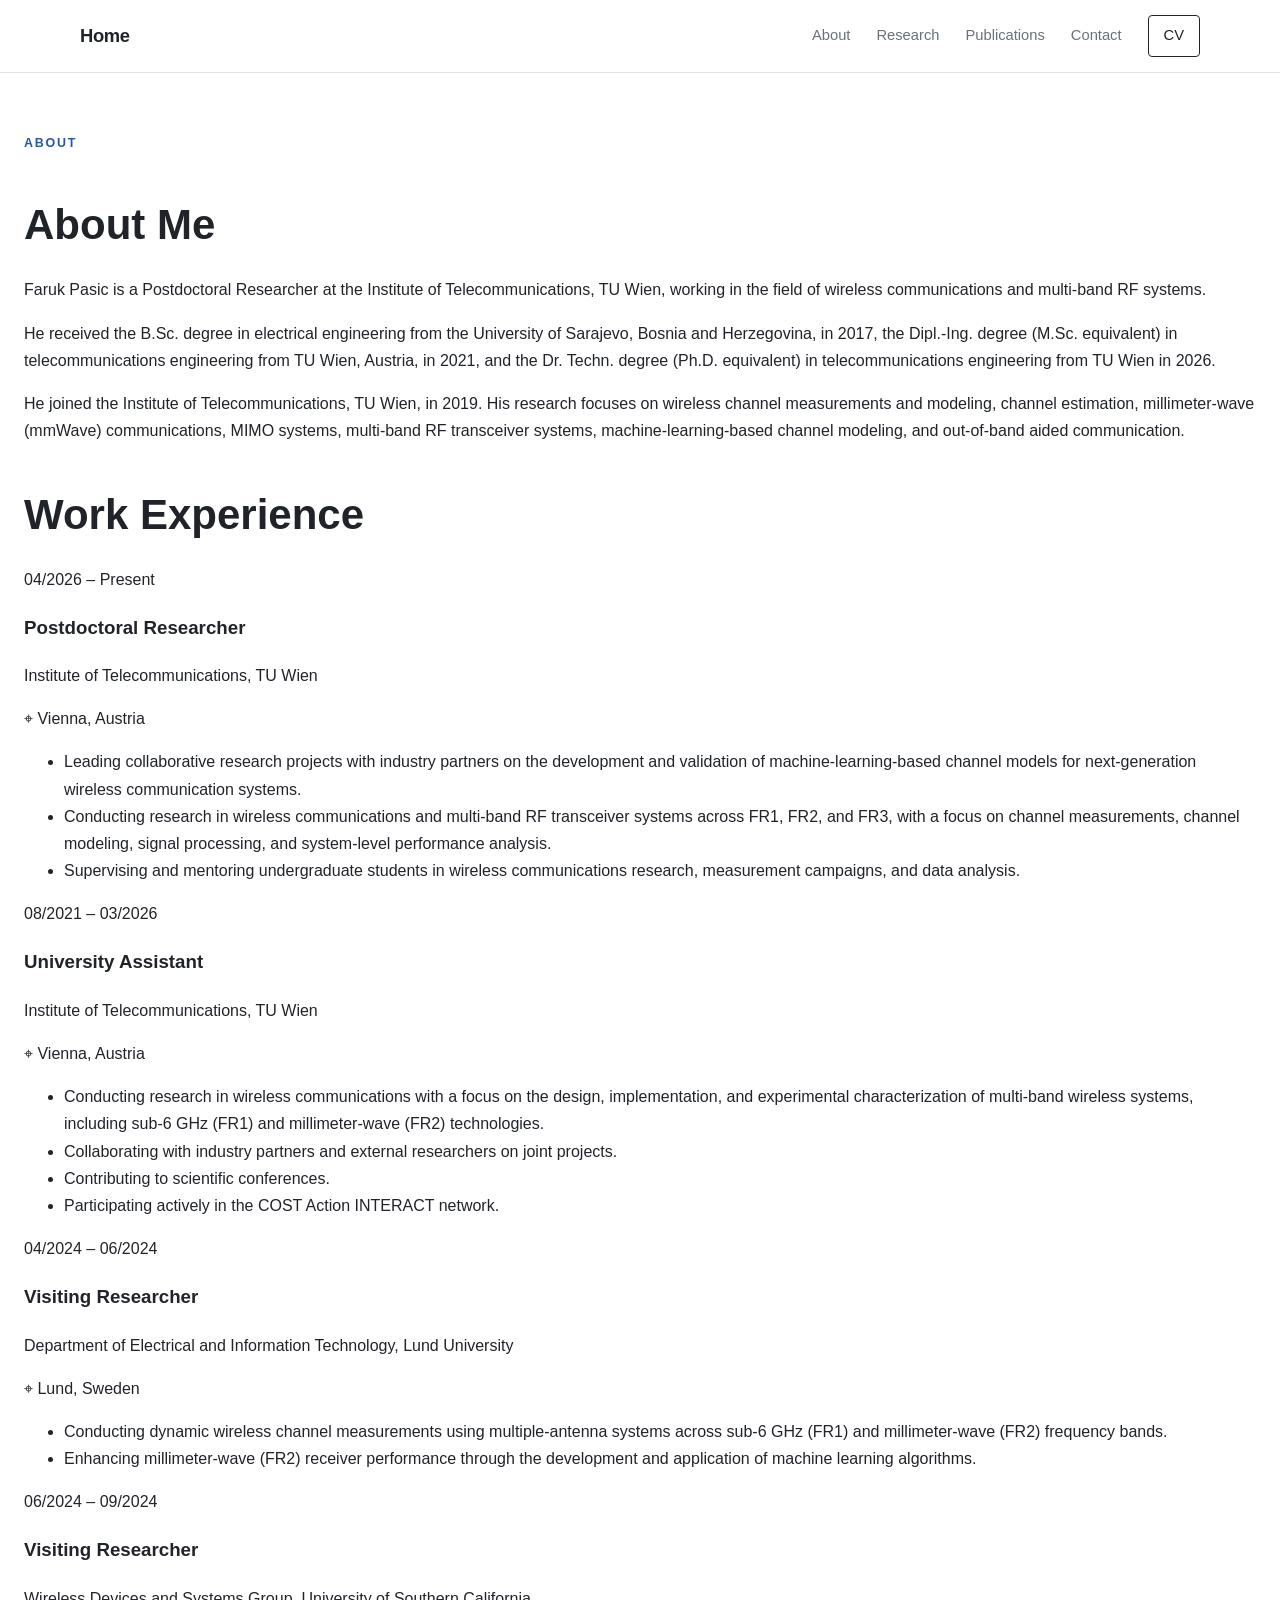
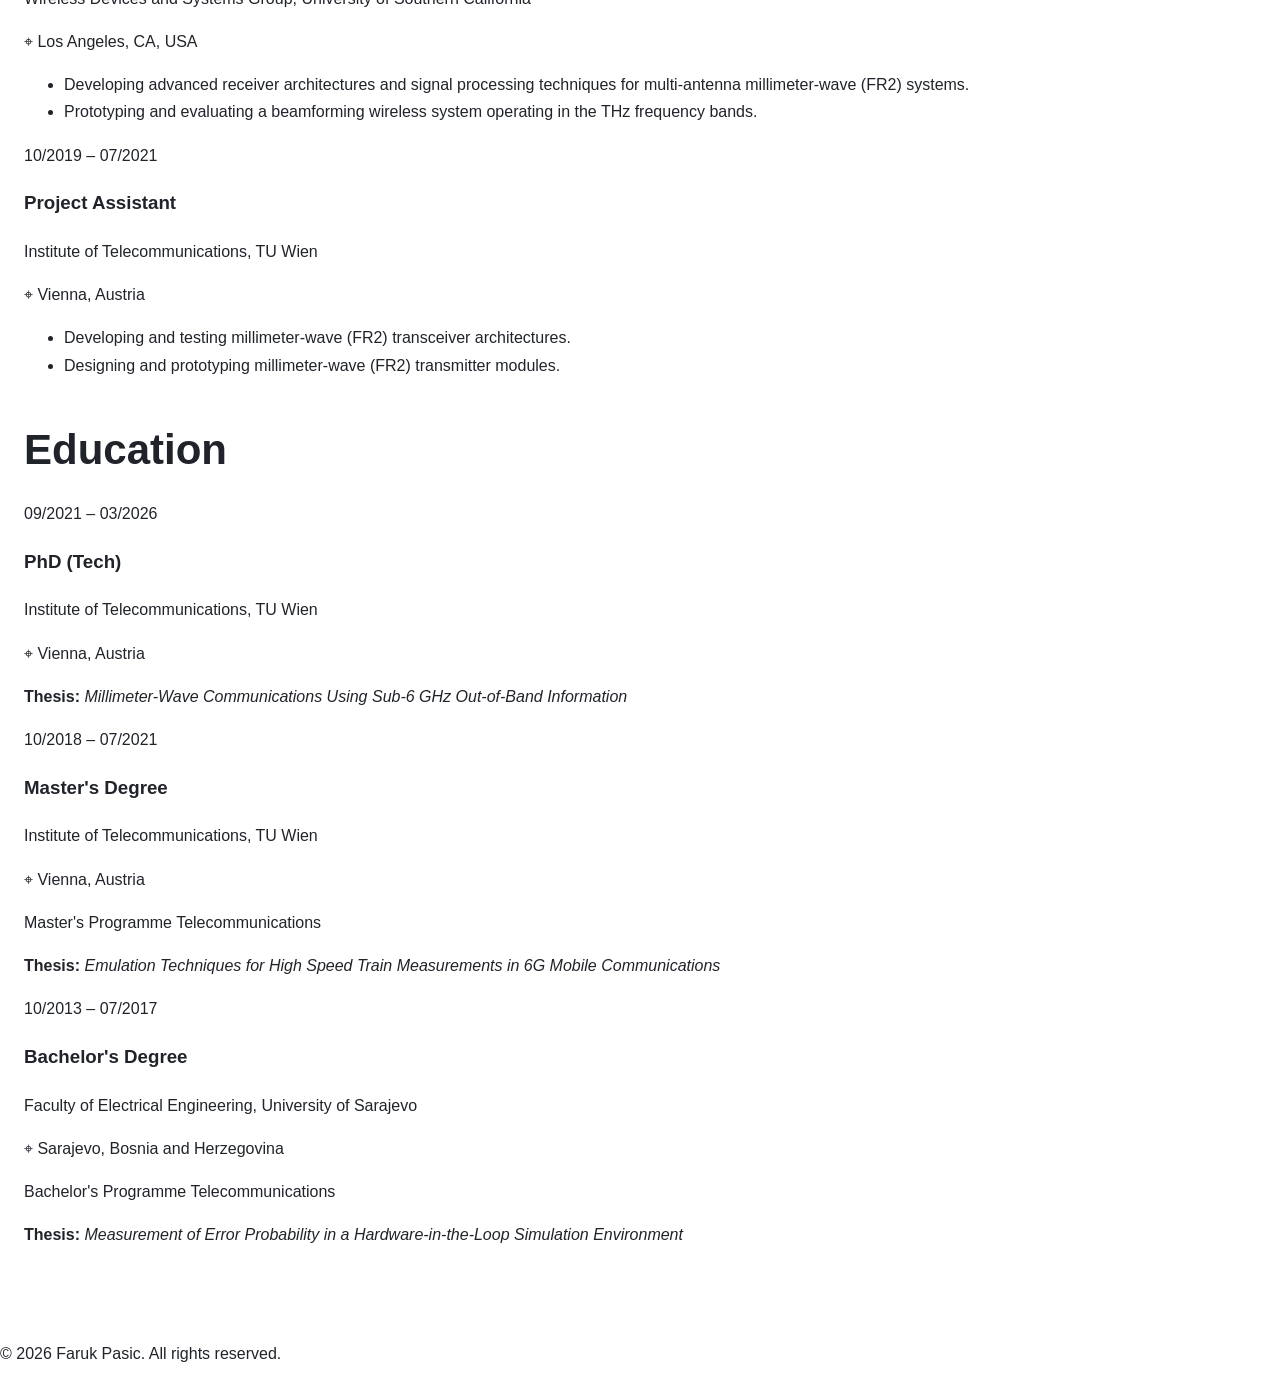
==== commit 39509684: "Update about.html" ====
--- a/about.html
+++ b/about.html
@@ -81,7 +81,7 @@
         <section class="cv-section">
 
             <div class="cv-section-header">
-                <h2>Work Experience</h2>
+                <h1>Work Experience</h1>
             </div>
 
 
@@ -340,7 +340,7 @@
         <section class="cv-section education-section">
 
             <div class="cv-section-header">
-                <h2>Education</h2>
+                <h1>Education</h1>
             </div>
 
 
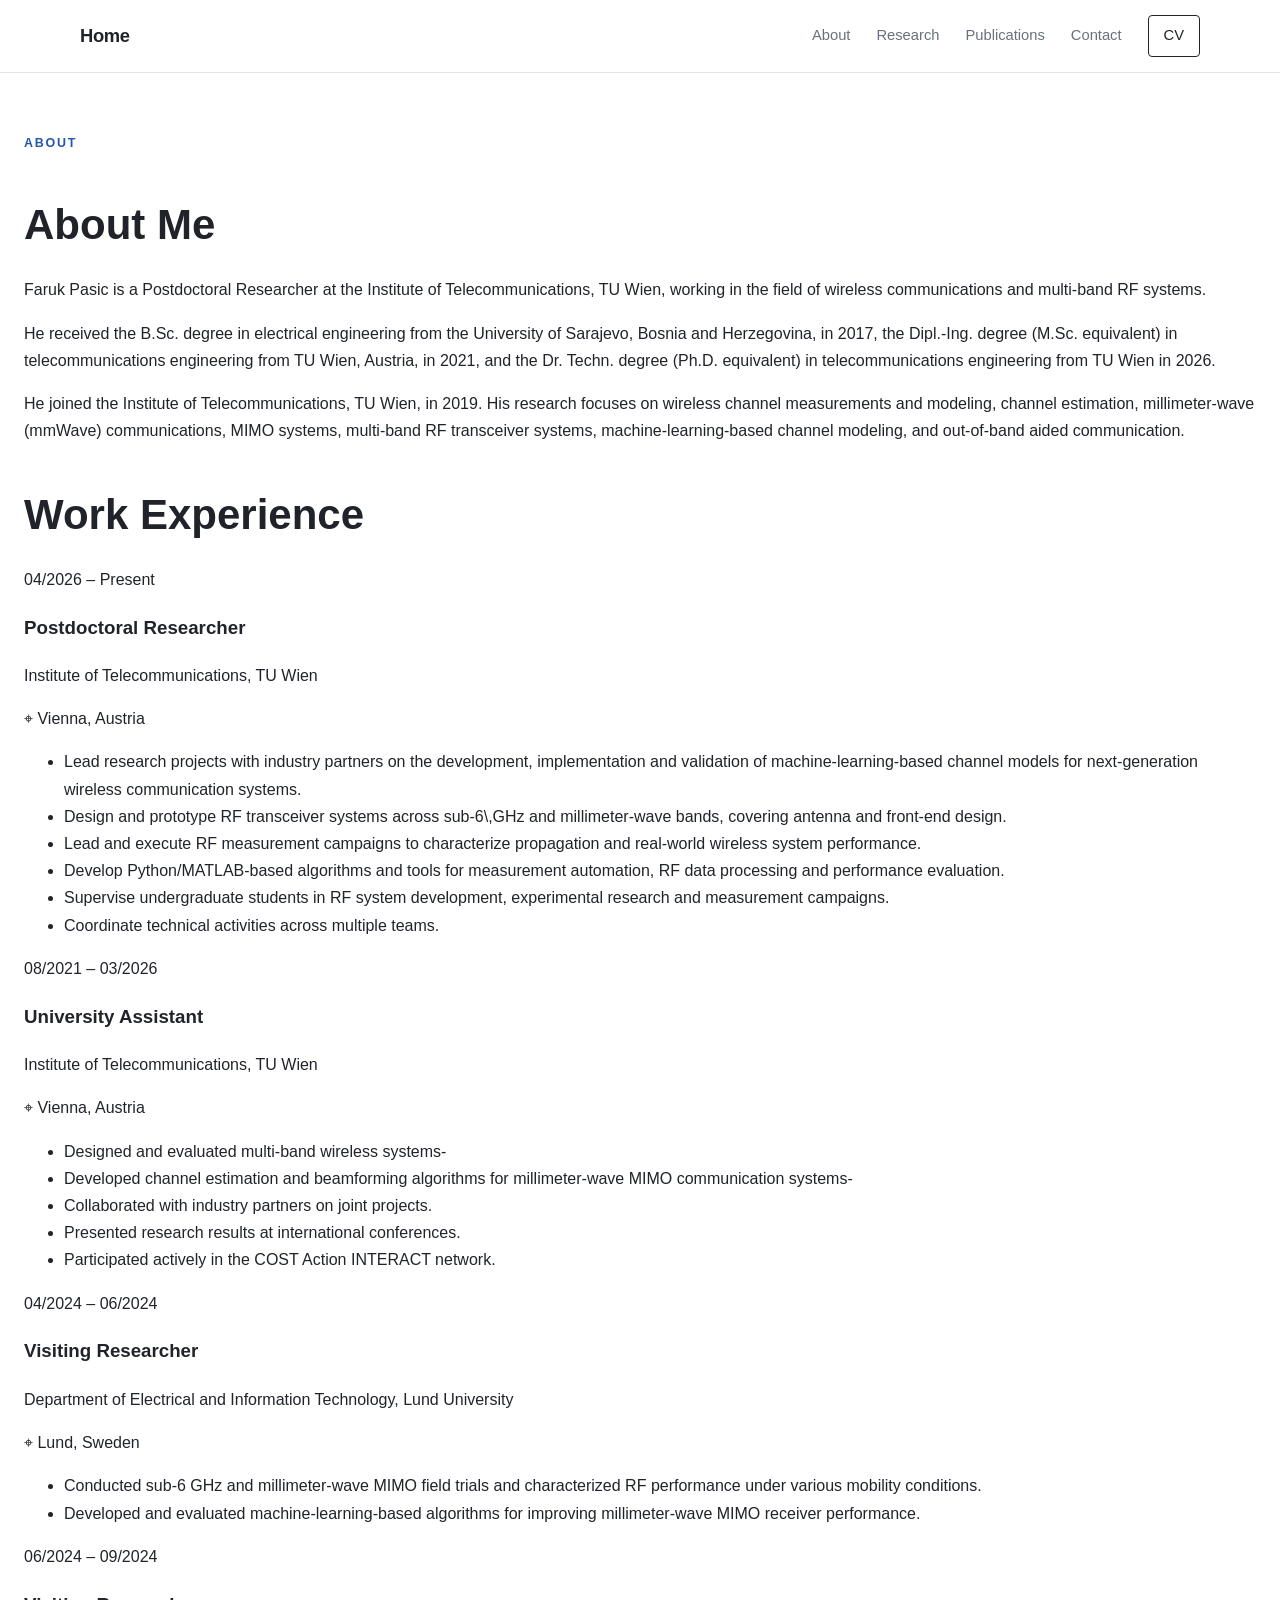
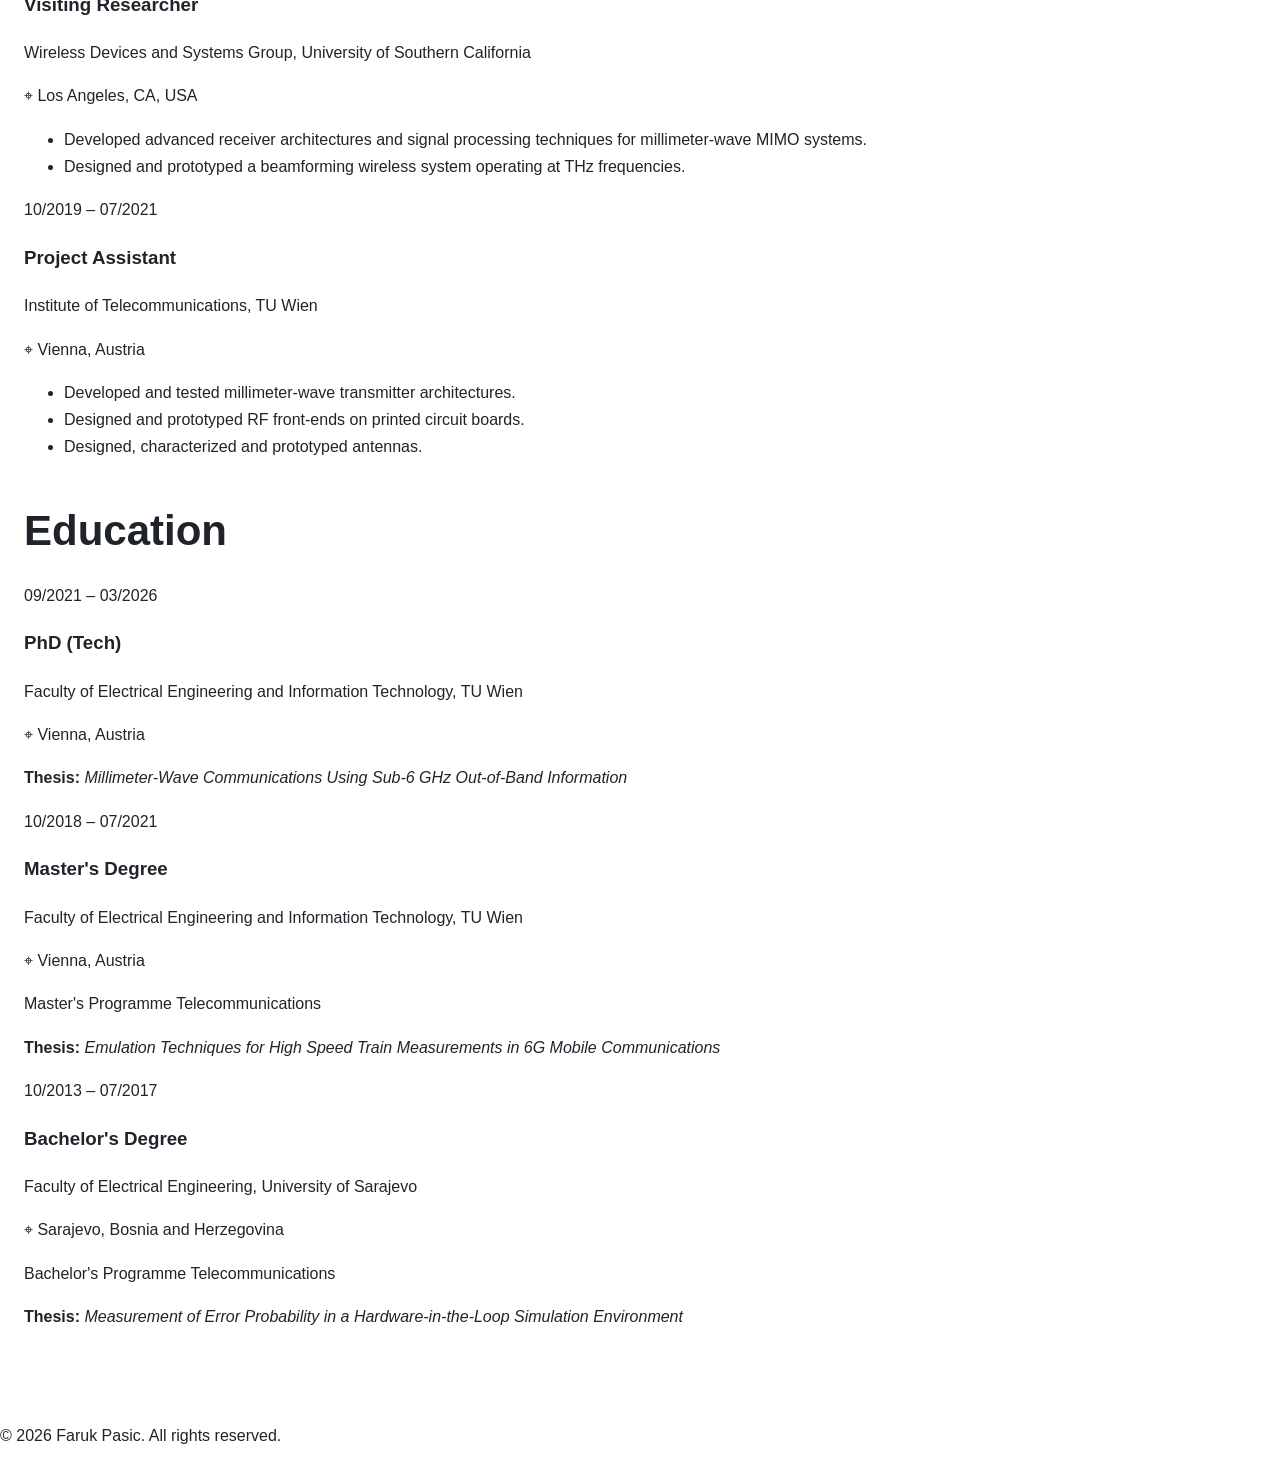
==== commit d4a7503c: "Update about.html" ====
--- a/about.html
+++ b/about.html
@@ -88,55 +88,64 @@
             <!-- Postdoctoral Researcher -->
 
             <div class="cv-entry">
-
+            
                 <div class="cv-date">
                     04/2026 – Present
                 </div>
-
-                <div class="cv-main">
-
-                    <div class="cv-title-row">
-
-                        <div>
+            
+                <div class="cv-main">
+            
+                    <div class="cv-title-row">
+            
+                        <div class="cv-position">
                             <h3>Postdoctoral Researcher</h3>
-
                             <p class="cv-institution">
                                 Institute of Telecommunications, TU Wien
                             </p>
                         </div>
-
+            
                         <div class="cv-location">
                             <span class="location-icon">⌖</span>
                             Vienna, Austria
                         </div>
-
-                    </div>
-
+            
+                    </div>
+            
                     <ul>
                         <li>
-                            Leading collaborative research projects with industry
-                            partners on the development and validation of
-                            machine-learning-based channel models for
-                            next-generation wireless communication systems.
-                        </li>
-
-                        <li>
-                            Conducting research in wireless communications and
-                            multi-band RF transceiver systems across FR1, FR2,
-                            and FR3, with a focus on channel measurements,
-                            channel modeling, signal processing, and
-                            system-level performance analysis.
-                        </li>
-
-                        <li>
-                            Supervising and mentoring undergraduate students in
-                            wireless communications research, measurement
-                            campaigns, and data analysis.
-                        </li>
+                            Lead research projects with industry partners on the development, 
+                            implementation and validation of machine-learning-based channel 
+                            models for next-generation wireless communication systems.
+                        </li>
+            
+                        <li>
+                            Design and prototype RF transceiver systems across sub-6\,GHz and 
+                            millimeter-wave bands, covering antenna and front-end design.
+                        </li>
+            
+                        <li>
+                            Lead and execute RF measurement campaigns to characterize propagation 
+                            and real-world wireless system performance.
+                        </li>
+
+                        <li>
+                            Develop Python/MATLAB-based algorithms and tools for measurement 
+                            automation, RF data processing and performance evaluation.
+                        </li>   
+
+                        <li>
+                            Supervise undergraduate students in RF system development, 
+                            experimental research and measurement campaigns.
+                        </li>            
+
+                        <li>
+                            Coordinate technical activities across multiple teams.
+                        </li>                           
+                        
                     </ul>
-
-                </div>
-
+            
+                </div>
+            
             </div>
 
 
@@ -169,28 +178,28 @@
 
                     <ul>
                         <li>
-                            Conducting research in wireless communications with
-                            a focus on the design, implementation, and
-                            experimental characterization of multi-band wireless
-                            systems, including sub-6 GHz (FR1) and millimeter-wave
-                            (FR2) technologies.
-                        </li>
-
-                        <li>
-                            Collaborating with industry partners and external
-                            researchers on joint projects.
-                        </li>
-
-                        <li>
-                            Contributing to scientific conferences.
-                        </li>
-
-                        <li>
-                            Participating actively in the COST Action INTERACT
-                            network.
-                        </li>
+                            Designed and evaluated multi-band wireless systems-
+                        </li>
+
+                        <li>
+                            Developed channel estimation and beamforming algorithms for
+                            millimeter-wave MIMO communication systems-
+                        </li>
+
+                        <li>
+                            Collaborated with industry partners on joint projects.
+                        </li>
+
+                        <li>
+                            Presented research results at international conferences.
+                        </li>
+
+                        <li>
+                            Participated actively in the COST Action INTERACT network.
+                        </li>
+                        
                     </ul>
-
+             
                 </div>
 
             </div>
@@ -226,18 +235,16 @@
 
                     <ul>
                         <li>
-                            Conducting dynamic wireless channel measurements
-                            using multiple-antenna systems across sub-6 GHz
-                            (FR1) and millimeter-wave (FR2) frequency bands.
-                        </li>
-
-                        <li>
-                            Enhancing millimeter-wave (FR2) receiver performance
-                            through the development and application of machine
-                            learning algorithms.
+                            Conducted sub-6 GHz and millimeter-wave MIMO field trials and
+                            characterized RF performance under various mobility conditions.
+                        </li>
+
+                        <li>
+                            Developed and evaluated machine-learning-based algorithms for
+                            improving millimeter-wave MIMO receiver performance.
                         </li>
                     </ul>
-
+                    
                 </div>
 
             </div>
@@ -273,15 +280,15 @@
 
                     <ul>
                         <li>
-                            Developing advanced receiver architectures and
-                            signal processing techniques for multi-antenna
-                            millimeter-wave (FR2) systems.
-                        </li>
-
-                        <li>
-                            Prototyping and evaluating a beamforming wireless
-                            system operating in the THz frequency bands.
-                        </li>
+                            Developed advanced receiver architectures and signal processing
+                            techniques for millimeter-wave MIMO systems.
+                        </li>
+
+                        <li>
+                            Designed and prototyped a beamforming wireless system operating
+                            at THz frequencies.
+                        </li>
+                        
                     </ul>
 
                 </div>
@@ -318,14 +325,17 @@
 
                     <ul>
                         <li>
-                            Developing and testing millimeter-wave (FR2)
-                            transceiver architectures.
-                        </li>
-
-                        <li>
-                            Designing and prototyping millimeter-wave (FR2)
-                            transmitter modules.
-                        </li>
+                            Developed and tested millimeter-wave transmitter architectures.
+                        </li>
+
+                        <li>
+                            Designed and prototyped RF front-ends on printed circuit boards.
+                        </li>
+
+                        <li>
+                            Designed, characterized and prototyped antennas.
+                        </li>                        
+                        
                     </ul>
 
                 </div>
@@ -360,7 +370,7 @@
                             <h3>PhD (Tech)</h3>
 
                             <p class="cv-institution">
-                                Institute of Telecommunications, TU Wien
+                                Faculty of Electrical Engineering and Information Technology, TU Wien
                             </p>
                         </div>
 
@@ -400,7 +410,7 @@
                             <h3>Master's Degree</h3>
 
                             <p class="cv-institution">
-                                Institute of Telecommunications, TU Wien
+                                Faculty of Electrical Engineering and Information Technology, TU Wien
                             </p>
                         </div>
 
